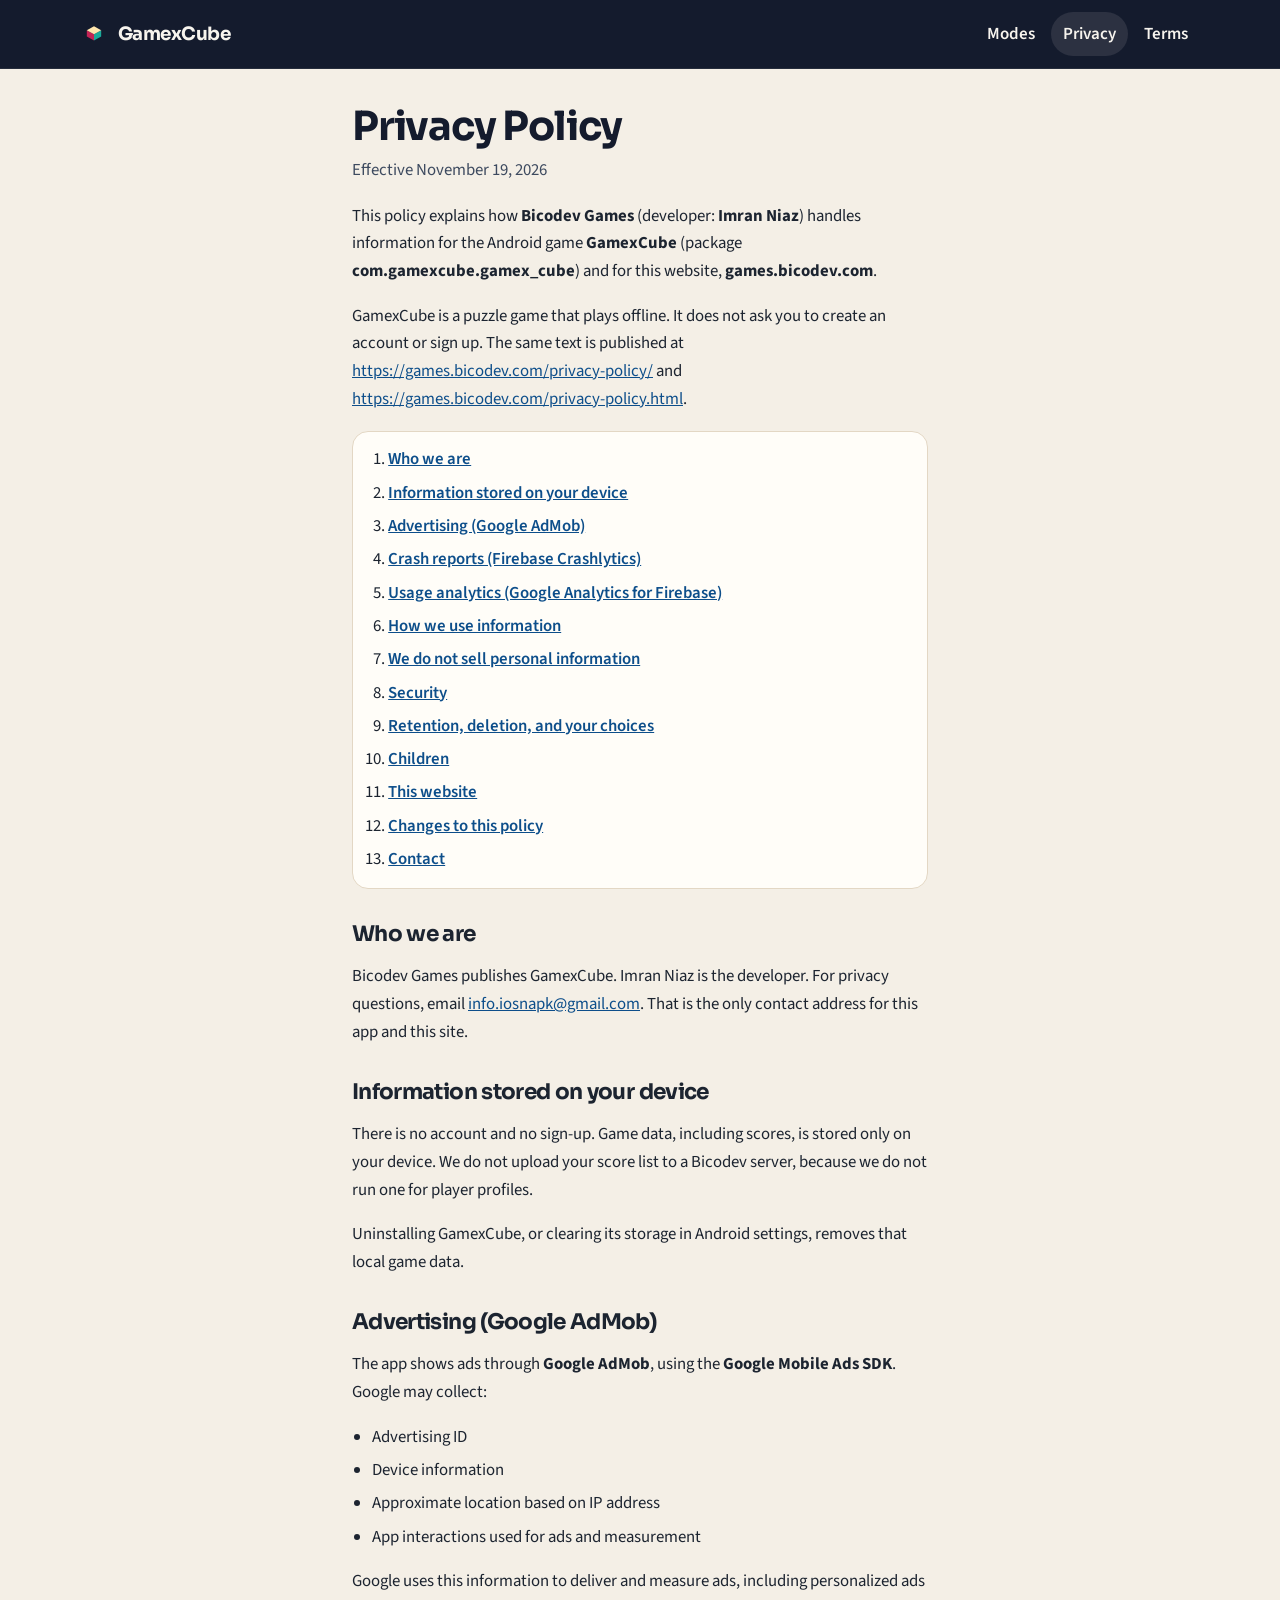
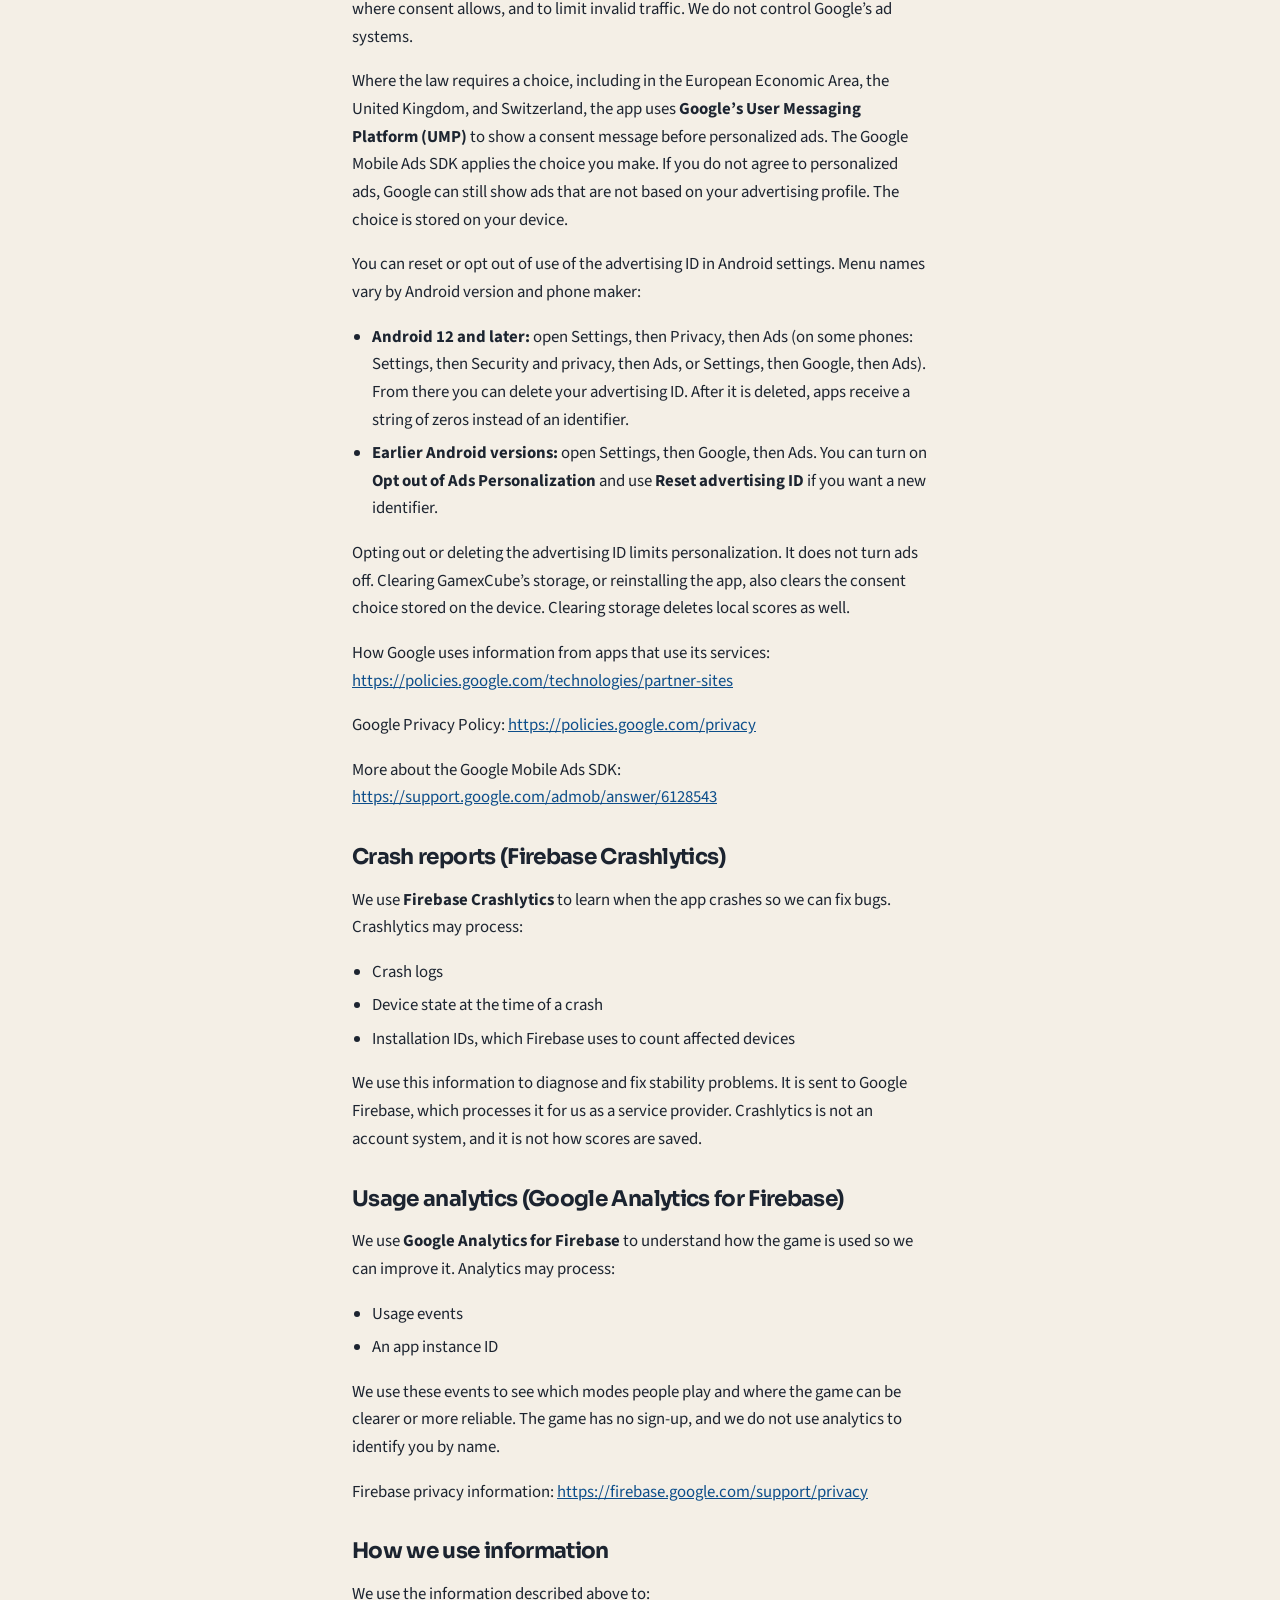
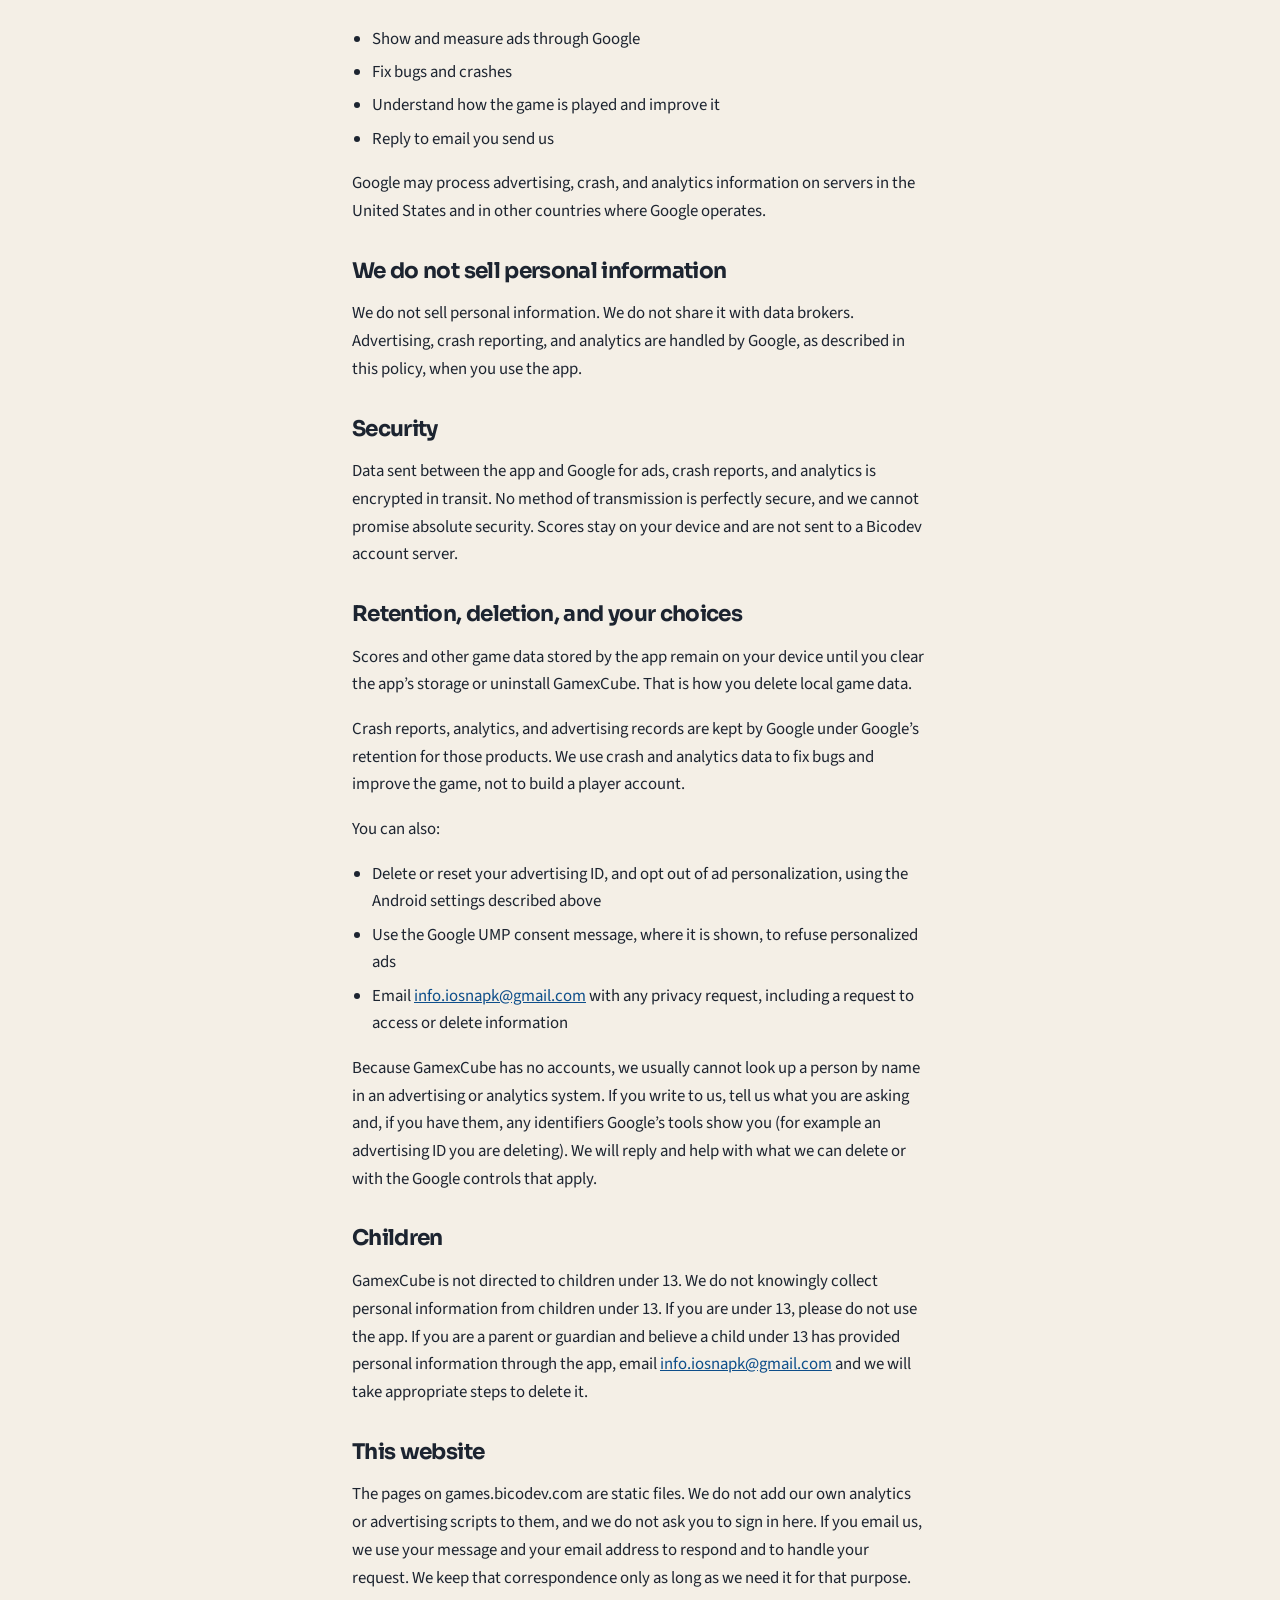
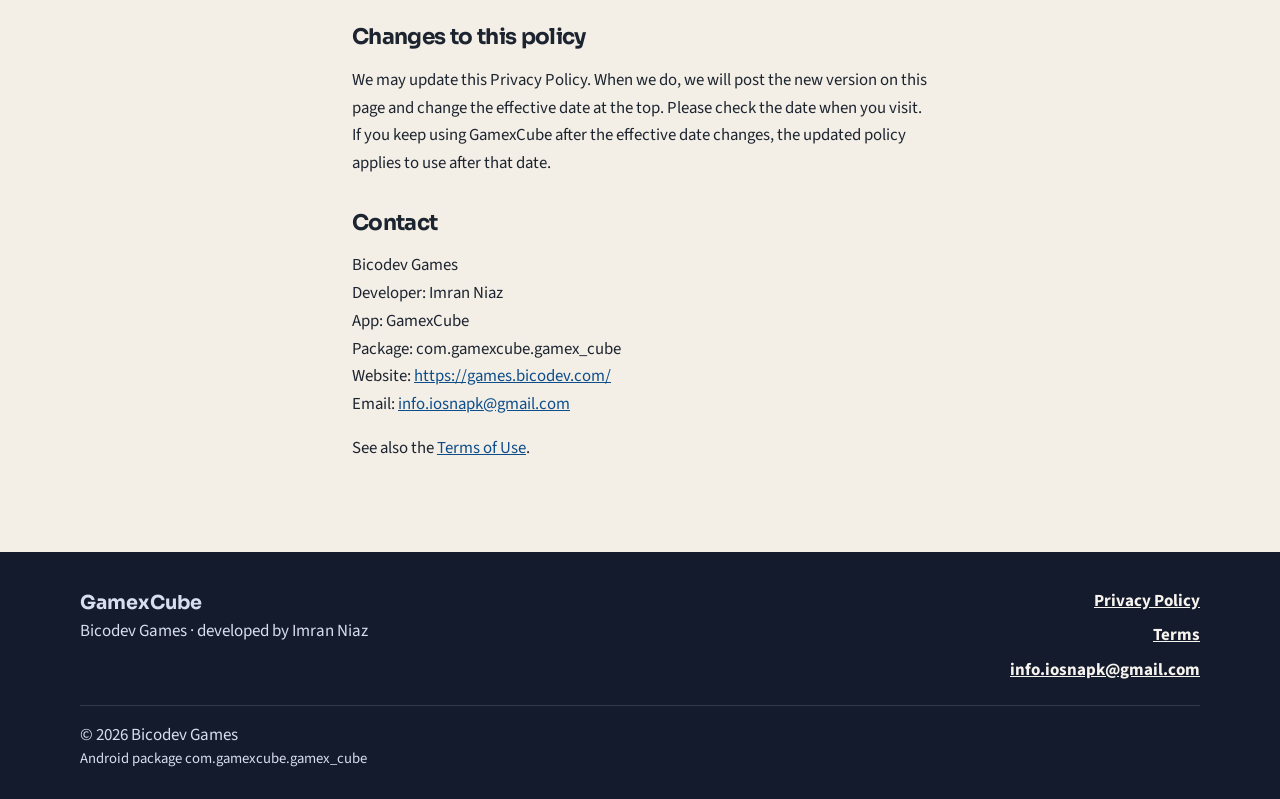
==== privacy-policy/index.html @ 7eb8fb79 "Add the GamexCube site for GitHub Pages Publish a static landing page, privacy policy, terms, app-ad" ====
<!DOCTYPE html>
<html lang="en">
<head>
  <meta charset="utf-8">
  <meta name="viewport" content="width=device-width, initial-scale=1">
  <title>Privacy Policy · GamexCube</title>
  <meta name="description" content="Privacy Policy for GamexCube by Bicodev Games. Effective November 19, 2026. No account. Scores stay on the device. Ads by Google AdMob. Firebase Crashlytics and Analytics.">
  <meta name="theme-color" content="#141b2d">
  <meta name="color-scheme" content="light">
  <link rel="canonical" href="https://games.bicodev.com/privacy-policy/">
  <link rel="icon" href="../favicon.svg" type="image/svg+xml">
  <link rel="stylesheet" href="../styles.css">
</head>
<body>
  <a class="skip" href="#content">Skip to content</a>
  <header class="site-header">
    <div class="wrap header-bar">
      <a class="brand" href="../index.html">
        <svg class="mark" viewBox="0 0 32 32" aria-hidden="true">
          <polygon points="7.8,11.6 16,16.2 16,23.4 7.8,18.8" fill="#c42355"/>
          <polygon points="24.2,11.6 16,16.2 16,23.4 24.2,18.8" fill="#1aa99a"/>
          <polygon points="7.8,11.6 16,7 24.2,11.6 16,16.2" fill="#ffe6ad"/>
        </svg>
        GamexCube
      </a>
      <nav class="nav" aria-label="Primary">
        <a href="../index.html#modes">Modes</a>
        <a href="./" aria-current="page">Privacy</a>
        <a href="../terms.html">Terms</a>
      </nav>
    </div>
  </header>
  <main id="content" class="sheet">
    <article class="wrap prose">
      <h1>Privacy Policy</h1>
      <p class="effective">Effective <time datetime="2026-11-19">November 19, 2026</time></p>
      <p>This policy explains how <strong>Bicodev Games</strong> (developer: <strong>Imran Niaz</strong>) handles information for the Android game <strong>GamexCube</strong> (package <strong>com.gamexcube.gamex_cube</strong>) and for this website, <strong>games.bicodev.com</strong>.</p>
      <p>GamexCube is a puzzle game that plays offline. It does not ask you to create an account or sign up. The same text is published at <a href="https://games.bicodev.com/privacy-policy/">https://games.bicodev.com/privacy-policy/</a> and <a href="https://games.bicodev.com/privacy-policy.html">https://games.bicodev.com/privacy-policy.html</a>.</p>

      <nav class="toc" aria-label="In this policy">
        <ol>
          <li><a href="#who">Who we are</a></li>
          <li><a href="#device">Information stored on your device</a></li>
          <li><a href="#ads">Advertising (Google AdMob)</a></li>
          <li><a href="#crashes">Crash reports (Firebase Crashlytics)</a></li>
          <li><a href="#analytics">Usage analytics (Google Analytics for Firebase)</a></li>
          <li><a href="#use">How we use information</a></li>
          <li><a href="#sale">We do not sell personal information</a></li>
          <li><a href="#security">Security</a></li>
          <li><a href="#deletion">Retention, deletion, and your choices</a></li>
          <li><a href="#children">Children</a></li>
          <li><a href="#website">This website</a></li>
          <li><a href="#changes">Changes to this policy</a></li>
          <li><a href="#contact">Contact</a></li>
        </ol>
      </nav>

      <h2 id="who">Who we are</h2>
      <p>Bicodev Games publishes GamexCube. Imran Niaz is the developer. For privacy questions, email <a href="mailto:info.iosnapk@gmail.com">info.iosnapk@gmail.com</a>. That is the only contact address for this app and this site.</p>

      <h2 id="device">Information stored on your device</h2>
      <p>There is no account and no sign-up. Game data, including scores, is stored only on your device. We do not upload your score list to a Bicodev server, because we do not run one for player profiles.</p>
      <p>Uninstalling GamexCube, or clearing its storage in Android settings, removes that local game data.</p>

      <h2 id="ads">Advertising (Google AdMob)</h2>
      <p>The app shows ads through <strong>Google AdMob</strong>, using the <strong>Google Mobile Ads SDK</strong>. Google may collect:</p>
      <ul>
        <li>Advertising ID</li>
        <li>Device information</li>
        <li>Approximate location based on IP address</li>
        <li>App interactions used for ads and measurement</li>
      </ul>
      <p>Google uses this information to deliver and measure ads, including personalized ads where consent allows, and to limit invalid traffic. We do not control Google’s ad systems.</p>
      <p>Where the law requires a choice, including in the European Economic Area, the United Kingdom, and Switzerland, the app uses <strong>Google’s User Messaging Platform (UMP)</strong> to show a consent message before personalized ads. The Google Mobile Ads SDK applies the choice you make. If you do not agree to personalized ads, Google can still show ads that are not based on your advertising profile. The choice is stored on your device.</p>
      <p>You can reset or opt out of use of the advertising ID in Android settings. Menu names vary by Android version and phone maker:</p>
      <ul>
        <li><strong>Android 12 and later:</strong> open Settings, then Privacy, then Ads (on some phones: Settings, then Security and privacy, then Ads, or Settings, then Google, then Ads). From there you can delete your advertising ID. After it is deleted, apps receive a string of zeros instead of an identifier.</li>
        <li><strong>Earlier Android versions:</strong> open Settings, then Google, then Ads. You can turn on <strong>Opt out of Ads Personalization</strong> and use <strong>Reset advertising ID</strong> if you want a new identifier.</li>
      </ul>
      <p>Opting out or deleting the advertising ID limits personalization. It does not turn ads off. Clearing GamexCube’s storage, or reinstalling the app, also clears the consent choice stored on the device. Clearing storage deletes local scores as well.</p>
      <p>How Google uses information from apps that use its services: <a href="https://policies.google.com/technologies/partner-sites" rel="noopener noreferrer">https://policies.google.com/technologies/partner-sites</a></p>
      <p>Google Privacy Policy: <a href="https://policies.google.com/privacy" rel="noopener noreferrer">https://policies.google.com/privacy</a></p>
      <p>More about the Google Mobile Ads SDK: <a href="https://support.google.com/admob/answer/6128543" rel="noopener noreferrer">https://support.google.com/admob/answer/6128543</a></p>

      <h2 id="crashes">Crash reports (Firebase Crashlytics)</h2>
      <p>We use <strong>Firebase Crashlytics</strong> to learn when the app crashes so we can fix bugs. Crashlytics may process:</p>
      <ul>
        <li>Crash logs</li>
        <li>Device state at the time of a crash</li>
        <li>Installation IDs, which Firebase uses to count affected devices</li>
      </ul>
      <p>We use this information to diagnose and fix stability problems. It is sent to Google Firebase, which processes it for us as a service provider. Crashlytics is not an account system, and it is not how scores are saved.</p>

      <h2 id="analytics">Usage analytics (Google Analytics for Firebase)</h2>
      <p>We use <strong>Google Analytics for Firebase</strong> to understand how the game is used so we can improve it. Analytics may process:</p>
      <ul>
        <li>Usage events</li>
        <li>An app instance ID</li>
      </ul>
      <p>We use these events to see which modes people play and where the game can be clearer or more reliable. The game has no sign-up, and we do not use analytics to identify you by name.</p>
      <p>Firebase privacy information: <a href="https://firebase.google.com/support/privacy" rel="noopener noreferrer">https://firebase.google.com/support/privacy</a></p>

      <h2 id="use">How we use information</h2>
      <p>We use the information described above to:</p>
      <ul>
        <li>Show and measure ads through Google</li>
        <li>Fix bugs and crashes</li>
        <li>Understand how the game is played and improve it</li>
        <li>Reply to email you send us</li>
      </ul>
      <p>Google may process advertising, crash, and analytics information on servers in the United States and in other countries where Google operates.</p>

      <h2 id="sale">We do not sell personal information</h2>
      <p>We do not sell personal information. We do not share it with data brokers. Advertising, crash reporting, and analytics are handled by Google, as described in this policy, when you use the app.</p>

      <h2 id="security">Security</h2>
      <p>Data sent between the app and Google for ads, crash reports, and analytics is encrypted in transit. No method of transmission is perfectly secure, and we cannot promise absolute security. Scores stay on your device and are not sent to a Bicodev account server.</p>

      <h2 id="deletion">Retention, deletion, and your choices</h2>
      <p>Scores and other game data stored by the app remain on your device until you clear the app’s storage or uninstall GamexCube. That is how you delete local game data.</p>
      <p>Crash reports, analytics, and advertising records are kept by Google under Google’s retention for those products. We use crash and analytics data to fix bugs and improve the game, not to build a player account.</p>
      <p>You can also:</p>
      <ul>
        <li>Delete or reset your advertising ID, and opt out of ad personalization, using the Android settings described above</li>
        <li>Use the Google UMP consent message, where it is shown, to refuse personalized ads</li>
        <li>Email <a href="mailto:info.iosnapk@gmail.com">info.iosnapk@gmail.com</a> with any privacy request, including a request to access or delete information</li>
      </ul>
      <p>Because GamexCube has no accounts, we usually cannot look up a person by name in an advertising or analytics system. If you write to us, tell us what you are asking and, if you have them, any identifiers Google’s tools show you (for example an advertising ID you are deleting). We will reply and help with what we can delete or with the Google controls that apply.</p>

      <h2 id="children">Children</h2>
      <p>GamexCube is not directed to children under 13. We do not knowingly collect personal information from children under 13. If you are under 13, please do not use the app. If you are a parent or guardian and believe a child under 13 has provided personal information through the app, email <a href="mailto:info.iosnapk@gmail.com">info.iosnapk@gmail.com</a> and we will take appropriate steps to delete it.</p>

      <h2 id="website">This website</h2>
      <p>The pages on games.bicodev.com are static files. We do not add our own analytics or advertising scripts to them, and we do not ask you to sign in here. If you email us, we use your message and your email address to respond and to handle your request. We keep that correspondence only as long as we need it for that purpose.</p>

      <h2 id="changes">Changes to this policy</h2>
      <p>We may update this Privacy Policy. When we do, we will post the new version on this page and change the effective date at the top. Please check the date when you visit. If you keep using GamexCube after the effective date changes, the updated policy applies to use after that date.</p>

      <h2 id="contact">Contact</h2>
      <p>Bicodev Games<br>
      Developer: Imran Niaz<br>
      App: GamexCube<br>
      Package: com.gamexcube.gamex_cube<br>
      Website: <a href="https://games.bicodev.com/">https://games.bicodev.com/</a><br>
      Email: <a href="mailto:info.iosnapk@gmail.com">info.iosnapk@gmail.com</a></p>
      <p>See also the <a href="../terms.html">Terms of Use</a>.</p>
    </article>
  </main>
  <footer class="site-footer">
    <div class="wrap">
      <div class="footer-grid">
        <div>
          <p class="footer-brand">GamexCube</p>
          <p>Bicodev Games · developed by Imran Niaz</p>
        </div>
        <nav class="footer-links" aria-label="Footer">
          <a href="./">Privacy Policy</a>
          <a href="../terms.html">Terms</a>
          <a href="mailto:info.iosnapk@gmail.com">info.iosnapk@gmail.com</a>
        </nav>
      </div>
      <div class="legal-line">
        <p>© 2026 Bicodev Games</p>
      </div>
      <p class="fine">Android package com.gamexcube.gamex_cube</p>
    </div>
  </footer>
</body>
</html>
---- styles.css ----
@font-face {
  font-family: "Sora";
  font-style: normal;
  font-weight: 500 700;
  font-display: swap;
  src: url("fonts/sora-latin.woff2") format("woff2");
  unicode-range: U+0000-00FF, U+0131, U+0152-0153, U+02BB-02BC, U+02C6, U+02DA, U+02DC, U+0304, U+0308, U+0329, U+2000-206F, U+20AC, U+2122, U+2191, U+2193, U+2212, U+2215, U+FEFF, U+FFFD;
}

@font-face {
  font-family: "Source Sans 3";
  font-style: normal;
  font-weight: 400 700;
  font-display: swap;
  src: url("fonts/source-sans-3-latin.woff2") format("woff2");
  unicode-range: U+0000-00FF, U+0131, U+0152-0153, U+02BB-02BC, U+02C6, U+02DA, U+02DC, U+0304, U+0308, U+0329, U+2000-206F, U+20AC, U+2122, U+2191, U+2193, U+2212, U+2215, U+FEFF, U+FFFD;
}

:root {
  --ink: #141b2d;
  --paper: #f4efe6;
  --card: #fffdf8;
  --line: #e3d7c4;
  --text: #1c2430;
  --muted: #3d4a5f;
  --cream: #f7f4ee;
  --soft: #d7deee;
  --rose: #c42355;
  --rose-face: #ff5d84;
  --amber: #f0a202;
  --amber-face: #ffc14d;
  --teal: #0b6e68;
  --teal-face: #1aa99a;
  --blue: #1d4fbe;
  --blue-face: #4d7dff;
  --link: #0d4e8a;
  --max: 1120px;
}

*,
*::before,
*::after {
  box-sizing: border-box;
}

html {
  scroll-behavior: smooth;
}

body {
  margin: 0;
  min-height: 100vh;
  display: flex;
  flex-direction: column;
  background: var(--paper);
  color: var(--text);
  font-family: "Source Sans 3", "Segoe UI", sans-serif;
  font-size: 1.0625rem;
  line-height: 1.55;
  font-synthesis: none;
}

main {
  flex: 1 0 auto;
}

h1,
h2,
h3,
h4,
.brand,
.store-title {
  font-family: "Sora", "Avenir Next", "Segoe UI", sans-serif;
  font-weight: 700;
  letter-spacing: -0.03em;
}

img,
svg {
  display: block;
  max-width: 100%;
}

a {
  color: inherit;
}

:focus-visible {
  outline: 3px solid var(--amber-face);
  outline-offset: 3px;
}

.sheet :focus-visible,
.prose :focus-visible {
  outline-color: var(--link);
}

.skip {
  position: absolute;
  left: 12px;
  top: -48px;
  z-index: 20;
  background: var(--cream);
  color: var(--ink);
  padding: 8px 12px;
  border-radius: 8px;
  font-weight: 700;
}

.skip:focus {
  top: 12px;
}

.wrap {
  width: min(var(--max), calc(100% - 32px));
  margin-inline: auto;
}

.site-header,
.hero,
.site-footer {
  background: var(--ink);
  color: var(--cream);
}

.site-header {
  position: sticky;
  top: 0;
  z-index: 10;
  border-bottom: 1px solid rgba(247, 244, 238, 0.08);
}

.header-bar {
  display: flex;
  flex-wrap: wrap;
  align-items: center;
  justify-content: space-between;
  gap: 8px 18px;
  min-height: 68px;
  padding-block: 8px;
}

.brand {
  display: inline-flex;
  align-items: center;
  gap: 10px;
  min-height: 44px;
  text-decoration: none;
  font-size: 1.15rem;
}

.mark {
  width: 28px;
  height: 28px;
  flex: none;
}

.nav {
  display: flex;
  flex-wrap: wrap;
  gap: 4px;
}

.nav a {
  display: inline-flex;
  align-items: center;
  min-height: 44px;
  padding: 8px 12px;
  border-radius: 999px;
  text-decoration: none;
  font-weight: 600;
}

.nav a:hover,
.nav a[aria-current="page"] {
  background: rgba(247, 244, 238, 0.1);
}

.hero {
  position: relative;
  overflow: hidden;
  background:
    radial-gradient(820px 380px at 88% 10%, rgba(26, 169, 154, 0.22), transparent 60%),
    radial-gradient(640px 320px at 0% 90%, rgba(255, 93, 132, 0.16), transparent 58%),
    var(--ink);
  padding: 18px 0 56px;
}

.hero-grid {
  display: grid;
  gap: 28px;
  align-items: center;
}

.eyebrow {
  margin: 0 0 10px;
  color: var(--rose);
  font-size: 0.82rem;
  font-weight: 700;
  letter-spacing: 0.12em;
  text-transform: uppercase;
}

.hero .eyebrow {
  color: var(--amber-face);
}

.hero h1 {
  margin: 0 0 14px;
  max-width: 12ch;
  font-size: clamp(2.7rem, 8vw, 5.1rem);
  line-height: 0.94;
  color: var(--cream);
}

.lead {
  max-width: 40rem;
  margin: 0 0 22px;
  color: var(--soft);
  font-size: 1.15rem;
}

.store-row {
  display: flex;
  flex-wrap: wrap;
  align-items: center;
  gap: 14px 18px;
}

.store-badge {
  display: inline-flex;
  align-items: center;
  gap: 12px;
  min-height: 60px;
  padding: 8px 16px 8px 10px;
  border-radius: 16px;
  background: var(--cream);
  color: var(--ink);
  text-decoration: none;
  box-shadow: 0 12px 30px rgba(0, 0, 0, 0.28);
}

.store-badge:hover {
  transform: translateY(-2px);
}

.store-badge .mark {
  width: 36px;
  height: 36px;
}

.store-kicker,
.store-title {
  display: block;
}

.store-kicker {
  font-size: 0.72rem;
  font-weight: 700;
  letter-spacing: 0.08em;
  text-transform: uppercase;
}

.store-title {
  font-size: 1.25rem;
  line-height: 1.1;
}

.store-note {
  margin: 0;
  max-width: 22rem;
  color: var(--soft);
  font-size: 0.95rem;
  overflow-wrap: anywhere;
}

.facts {
  display: flex;
  flex-wrap: wrap;
  gap: 8px;
  margin: 22px 0 0;
  padding: 0;
  list-style: none;
}

.facts li {
  padding: 6px 12px;
  border: 1px solid rgba(247, 244, 238, 0.28);
  border-radius: 999px;
  color: var(--cream);
  font-size: 0.92rem;
  font-weight: 600;
}

.hero-art {
  width: min(100%, 460px);
  margin-inline: auto;
}

.panel {
  padding: 56px 0;
}

.panel h2,
.band h2,
.missing h1,
.prose h1 {
  margin: 0 0 8px;
  font-size: clamp(1.8rem, 4vw, 2.5rem);
  line-height: 1.1;
  color: var(--ink);
}

.section-lead {
  margin: 0 0 22px;
  max-width: 42rem;
  color: var(--muted);
}

.modes {
  display: grid;
  gap: 18px;
}

.mode {
  display: flex;
  flex-direction: column;
  gap: 14px;
  padding: 18px;
  background: var(--card);
  border: 1px solid var(--line);
  border-radius: 24px;
  box-shadow: 0 16px 40px rgba(70, 48, 12, 0.05);
}

.mode-top {
  display: grid;
  gap: 14px;
  align-items: center;
}

.mode h3 {
  margin: 0;
  font-size: 1.55rem;
}

.mode-kicker {
  margin: 0 0 4px;
  font-size: 0.78rem;
  font-weight: 700;
  letter-spacing: 0.08em;
  text-transform: uppercase;
}

.mode-kicker.match {
  color: var(--rose);
}

.mode-kicker.fill {
  color: var(--teal);
}

.mode p {
  margin: 0;
}

.specs {
  display: flex;
  flex-wrap: wrap;
  gap: 8px;
  margin: 0;
  padding: 0;
  list-style: none;
}

.specs li {
  padding: 5px 10px;
  border-radius: 999px;
  background: var(--paper);
  font-size: 0.86rem;
  font-weight: 700;
}

.mode h4 {
  margin: 4px 0 0;
  font-size: 1rem;
}

.steps {
  margin: 0;
  padding-left: 1.2rem;
}

.steps li + li {
  margin-top: 4px;
}

.candy,
.fill {
  width: 148px;
}

.candy {
  display: grid;
  grid-template-columns: repeat(4, 1fr);
  gap: 6px;
  padding: 10px;
  border-radius: 18px;
  background: #241822;
}

.candy span {
  aspect-ratio: 1;
  border-radius: 7px;
  background:
    linear-gradient(160deg, rgba(255, 255, 255, 0.5), transparent 46%),
    var(--cube);
  box-shadow: inset 0 -6px 0 rgba(0, 0, 0, 0.18);
}

.candy .rose { --cube: var(--rose-face); }
.candy .amber { --cube: var(--amber-face); }
.candy .teal { --cube: var(--teal-face); }
.candy .blue { --cube: var(--blue-face); }

.candy .pop {
  outline: 2px solid #fff6d8;
  outline-offset: 1px;
}

.fill {
  display: grid;
  grid-template-columns: repeat(6, 1fr);
  gap: 4px;
  padding: 10px;
  border-radius: 18px;
  background: #e7f3f1;
}

.fill span {
  aspect-ratio: 1;
  border-radius: 4px;
  box-shadow: inset 0 0 0 1.5px rgba(20, 27, 45, 0.16);
}

.fill .l {
  background: var(--teal-face);
  box-shadow: inset 0 -4px 0 rgba(0, 0, 0, 0.16);
}

.fill .sq {
  background: var(--blue-face);
  box-shadow: inset 0 -4px 0 rgba(0, 0, 0, 0.16);
}

.fill .clear {
  background: var(--amber-face);
  box-shadow: inset 0 -4px 0 rgba(0, 0, 0, 0.12);
}

.band {
  padding: 0 0 64px;
}

.know {
  display: grid;
  gap: 12px;
}

.know article {
  padding: 16px 18px;
  border-radius: 18px;
  background: #ebe4d6;
}

.know h3 {
  margin: 0 0 4px;
  font-size: 1.05rem;
}

.know p {
  margin: 0;
}

.know a {
  color: var(--link);
  font-weight: 700;
}

.sheet {
  padding: 36px 0 72px;
}

.prose {
  width: min(72ch, 100%);
}

.prose h1 {
  max-width: 16ch;
}

.effective {
  margin: 0 0 18px;
  color: var(--muted);
}

.prose h2 {
  margin: 2rem 0 0.5rem;
  font-size: 1.35rem;
  line-height: 1.2;
}

.prose p,
.prose li {
  font-size: 1.05rem;
  line-height: 1.65;
}

.prose ul,
.prose ol {
  padding-left: 1.25rem;
}

.prose li + li {
  margin-top: 0.35rem;
}

.prose a {
  color: var(--link);
  overflow-wrap: anywhere;
}

.toc {
  margin: 18px 0 8px;
  padding: 14px 16px;
  border: 1px solid var(--line);
  border-radius: 16px;
  background: var(--card);
}

.toc ol {
  margin: 0;
  padding-left: 1.2rem;
}

.toc a {
  font-weight: 600;
}

.missing {
  width: min(36rem, 100%);
  margin-inline: auto;
  padding-top: 56px;
  text-align: center;
}

.button {
  display: inline-flex;
  align-items: center;
  min-height: 48px;
  margin-top: 8px;
  padding: 10px 16px;
  border-radius: 999px;
  background: var(--ink);
  color: var(--cream);
  font-weight: 700;
  text-decoration: none;
}

.site-footer {
  padding: 36px 0 28px;
}

.footer-grid {
  display: grid;
  gap: 18px;
}

.footer-brand {
  margin: 0 0 4px;
  font-family: "Sora", sans-serif;
  font-size: 1.2rem;
  font-weight: 700;
}

.site-footer p {
  margin: 0;
  color: var(--soft);
}

.footer-links {
  display: flex;
  flex-direction: column;
  align-items: flex-start;
  gap: 8px;
}

.footer-links a {
  color: var(--cream);
  font-weight: 700;
}

.legal-line {
  display: flex;
  flex-wrap: wrap;
  gap: 8px 18px;
  margin-top: 22px;
  padding-top: 16px;
  border-top: 1px solid rgba(247, 244, 238, 0.14);
}

.fine {
  margin-top: 10px;
  color: #b7c2da;
  font-size: 0.92rem;
  overflow-wrap: anywhere;
}

@media (min-width: 420px) {
  .mode-top {
    grid-template-columns: 148px 1fr;
  }
}

@media (min-width: 760px) {
  .know {
    grid-template-columns: repeat(3, 1fr);
  }

  .footer-grid {
    grid-template-columns: 1.4fr 1fr;
    align-items: start;
  }

  .footer-links {
    justify-self: end;
    align-items: flex-end;
    text-align: right;
  }
}

@media (min-width: 880px) {
  .hero {
    padding: 28px 0 72px;
  }

  .hero-grid {
    grid-template-columns: 1.15fr 0.85fr;
  }

  .modes {
    grid-template-columns: 1fr 1fr;
    align-items: stretch;
  }
}

@media (prefers-reduced-motion: reduce) {
  html {
    scroll-behavior: auto;
  }

  .store-badge,
  .store-badge:hover {
    transform: none;
    transition: none;
  }
}

@media print {
  body {
    background: white;
    color: black;
  }

  .site-header,
  .hero,
  .site-footer {
    background: white;
    color: black;
  }

  .skip,
  .hero-art,
  .candy,
  .fill {
    display: none;
  }

  .store-badge {
    box-shadow: none;
    border: 1px solid black;
  }

  a {
    color: black;
  }
}
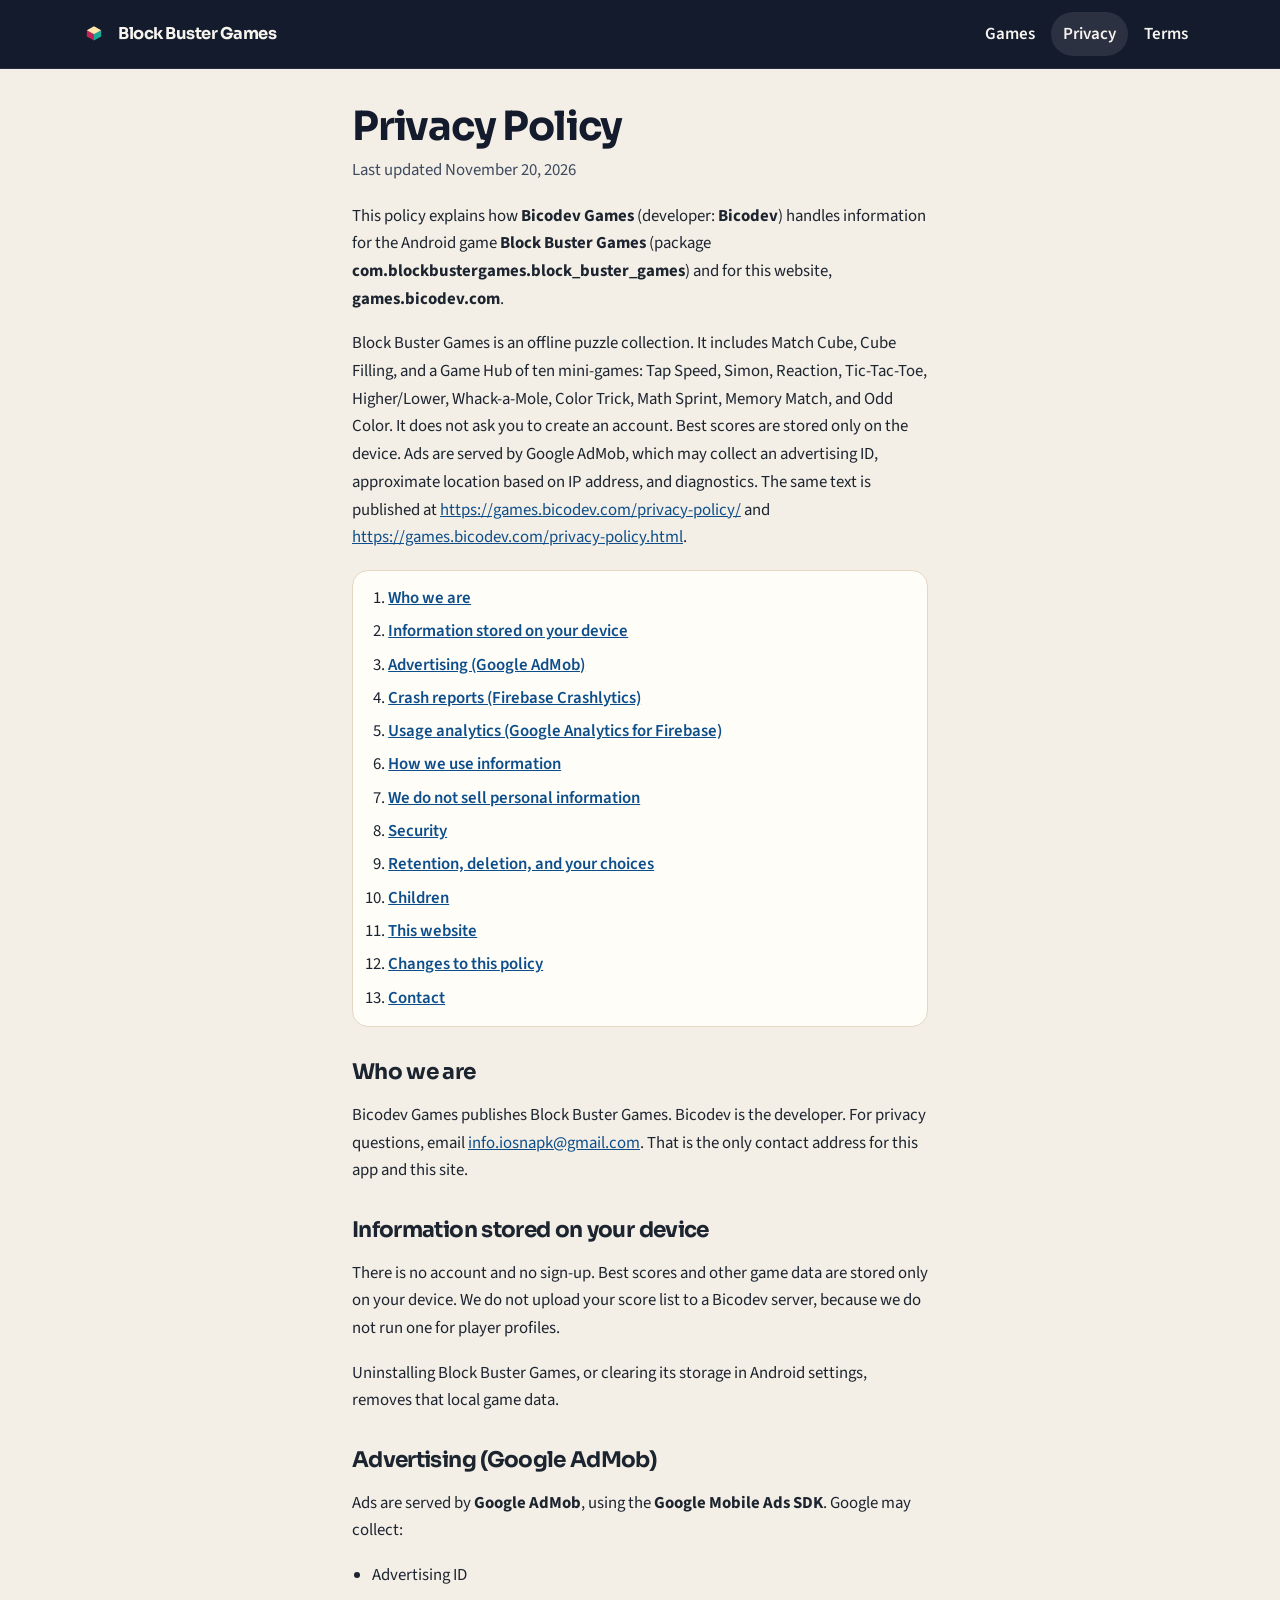
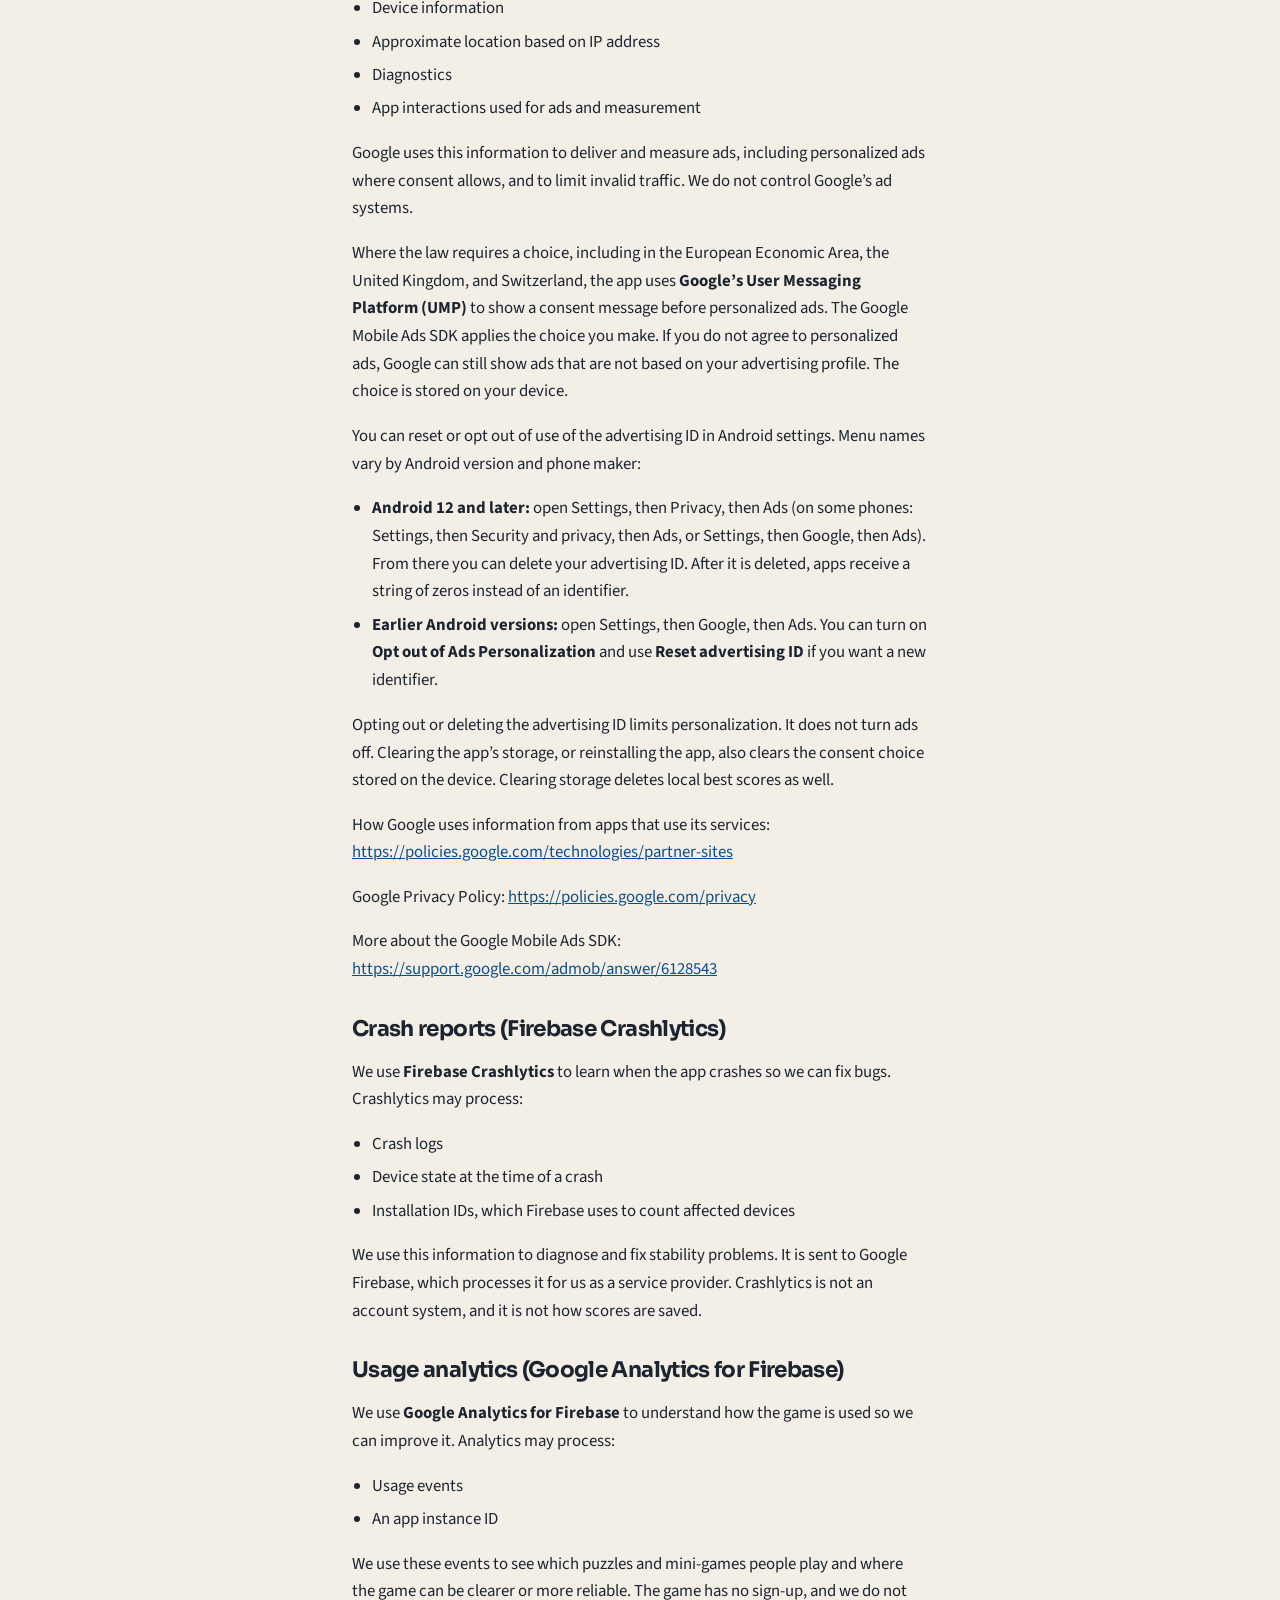
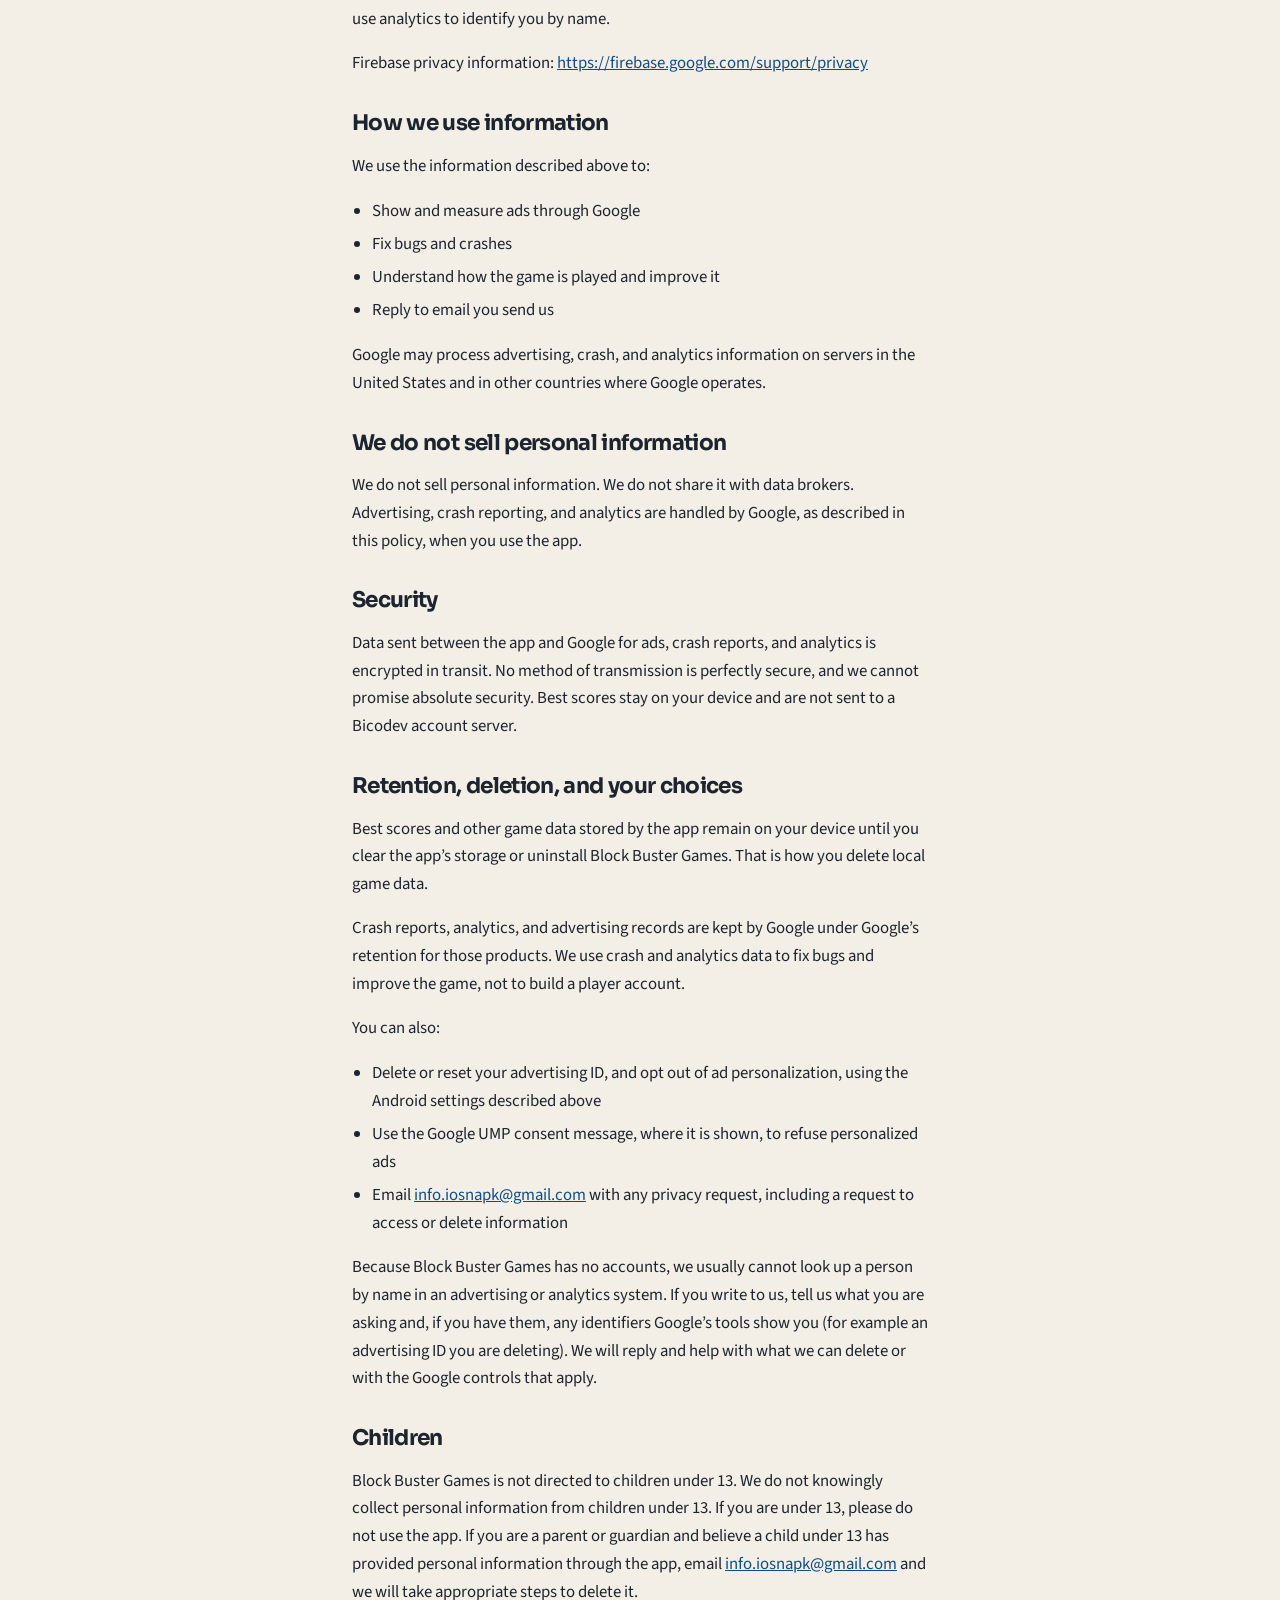
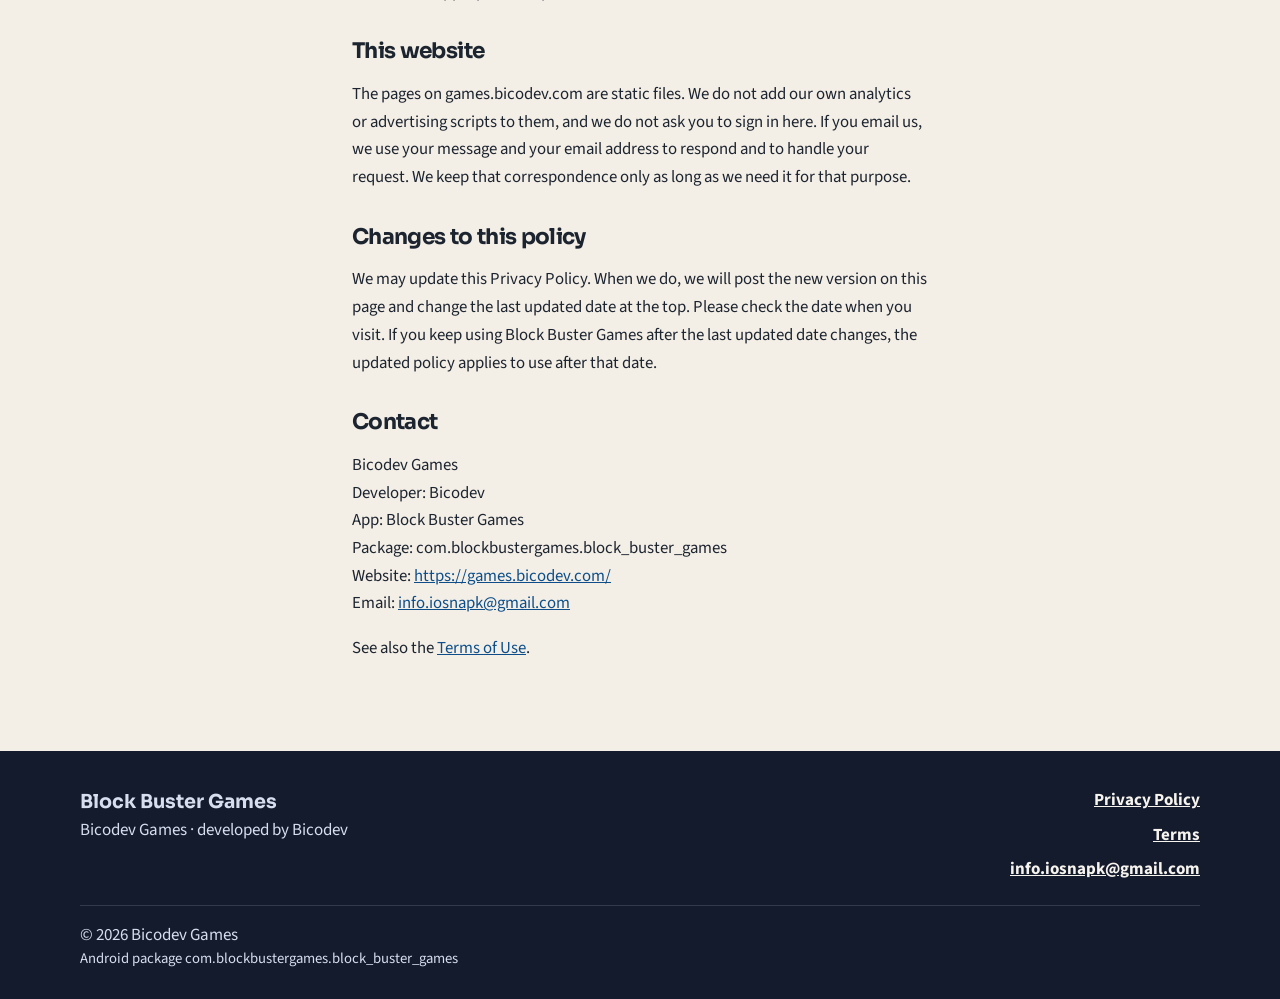
==== commit 7ec9eb2f: "Rename the site to Block Buster Games. Describe the offline puzzle collection, local best scores, an" ====
--- a/privacy-policy/index.html
+++ b/privacy-policy/index.html
@@ -3,8 +3,12 @@
 <head>
   <meta charset="utf-8">
   <meta name="viewport" content="width=device-width, initial-scale=1">
-  <title>Privacy Policy · GamexCube</title>
-  <meta name="description" content="Privacy Policy for GamexCube by Bicodev Games. Effective November 19, 2026. No account. Scores stay on the device. Ads by Google AdMob. Firebase Crashlytics and Analytics.">
+  <title>Privacy Policy · Block Buster Games</title>
+  <meta name="description" content="Privacy Policy for Block Buster Games by Bicodev. Last updated November 20, 2026. No account. Best scores stay on the device. Ads by Google AdMob may include an advertising ID, approximate location, and diagnostics.">
+  <meta property="og:title" content="Privacy Policy · Block Buster Games">
+  <meta property="og:description" content="How Bicodev handles information for Block Buster Games. No account. Best scores stay on the device. Ads by Google AdMob. Last updated November 20, 2026.">
+  <meta property="og:type" content="website">
+  <meta property="og:url" content="https://games.bicodev.com/privacy-policy/">
   <meta name="theme-color" content="#141b2d">
   <meta name="color-scheme" content="light">
   <link rel="canonical" href="https://games.bicodev.com/privacy-policy/">
@@ -21,10 +25,10 @@
           <polygon points="24.2,11.6 16,16.2 16,23.4 24.2,18.8" fill="#1aa99a"/>
           <polygon points="7.8,11.6 16,7 24.2,11.6 16,16.2" fill="#ffe6ad"/>
         </svg>
-        GamexCube
+        Block Buster Games
       </a>
       <nav class="nav" aria-label="Primary">
-        <a href="../index.html#modes">Modes</a>
+        <a href="../index.html#games">Games</a>
         <a href="./" aria-current="page">Privacy</a>
         <a href="../terms.html">Terms</a>
       </nav>
@@ -33,9 +37,9 @@
   <main id="content" class="sheet">
     <article class="wrap prose">
       <h1>Privacy Policy</h1>
-      <p class="effective">Effective <time datetime="2026-11-19">November 19, 2026</time></p>
-      <p>This policy explains how <strong>Bicodev Games</strong> (developer: <strong>Imran Niaz</strong>) handles information for the Android game <strong>GamexCube</strong> (package <strong>com.gamexcube.gamex_cube</strong>) and for this website, <strong>games.bicodev.com</strong>.</p>
-      <p>GamexCube is a puzzle game that plays offline. It does not ask you to create an account or sign up. The same text is published at <a href="https://games.bicodev.com/privacy-policy/">https://games.bicodev.com/privacy-policy/</a> and <a href="https://games.bicodev.com/privacy-policy.html">https://games.bicodev.com/privacy-policy.html</a>.</p>
+      <p class="effective">Last updated <time datetime="2026-11-20">November 20, 2026</time></p>
+      <p>This policy explains how <strong>Bicodev Games</strong> (developer: <strong>Bicodev</strong>) handles information for the Android game <strong>Block Buster Games</strong> (package <strong>com.blockbustergames.block_buster_games</strong>) and for this website, <strong>games.bicodev.com</strong>.</p>
+      <p>Block Buster Games is an offline puzzle collection. It includes Match Cube, Cube Filling, and a Game Hub of ten mini-games: Tap Speed, Simon, Reaction, Tic-Tac-Toe, Higher/Lower, Whack-a-Mole, Color Trick, Math Sprint, Memory Match, and Odd Color. It does not ask you to create an account. Best scores are stored only on the device. Ads are served by Google AdMob, which may collect an advertising ID, approximate location based on IP address, and diagnostics. The same text is published at <a href="https://games.bicodev.com/privacy-policy/">https://games.bicodev.com/privacy-policy/</a> and <a href="https://games.bicodev.com/privacy-policy.html">https://games.bicodev.com/privacy-policy.html</a>.</p>
 
       <nav class="toc" aria-label="In this policy">
         <ol>
@@ -56,18 +60,19 @@
       </nav>
 
       <h2 id="who">Who we are</h2>
-      <p>Bicodev Games publishes GamexCube. Imran Niaz is the developer. For privacy questions, email <a href="mailto:info.iosnapk@gmail.com">info.iosnapk@gmail.com</a>. That is the only contact address for this app and this site.</p>
+      <p>Bicodev Games publishes Block Buster Games. Bicodev is the developer. For privacy questions, email <a href="mailto:info.iosnapk@gmail.com">info.iosnapk@gmail.com</a>. That is the only contact address for this app and this site.</p>
 
       <h2 id="device">Information stored on your device</h2>
-      <p>There is no account and no sign-up. Game data, including scores, is stored only on your device. We do not upload your score list to a Bicodev server, because we do not run one for player profiles.</p>
-      <p>Uninstalling GamexCube, or clearing its storage in Android settings, removes that local game data.</p>
+      <p>There is no account and no sign-up. Best scores and other game data are stored only on your device. We do not upload your score list to a Bicodev server, because we do not run one for player profiles.</p>
+      <p>Uninstalling Block Buster Games, or clearing its storage in Android settings, removes that local game data.</p>
 
       <h2 id="ads">Advertising (Google AdMob)</h2>
-      <p>The app shows ads through <strong>Google AdMob</strong>, using the <strong>Google Mobile Ads SDK</strong>. Google may collect:</p>
+      <p>Ads are served by <strong>Google AdMob</strong>, using the <strong>Google Mobile Ads SDK</strong>. Google may collect:</p>
       <ul>
         <li>Advertising ID</li>
         <li>Device information</li>
         <li>Approximate location based on IP address</li>
+        <li>Diagnostics</li>
         <li>App interactions used for ads and measurement</li>
       </ul>
       <p>Google uses this information to deliver and measure ads, including personalized ads where consent allows, and to limit invalid traffic. We do not control Google’s ad systems.</p>
@@ -77,7 +82,7 @@
         <li><strong>Android 12 and later:</strong> open Settings, then Privacy, then Ads (on some phones: Settings, then Security and privacy, then Ads, or Settings, then Google, then Ads). From there you can delete your advertising ID. After it is deleted, apps receive a string of zeros instead of an identifier.</li>
         <li><strong>Earlier Android versions:</strong> open Settings, then Google, then Ads. You can turn on <strong>Opt out of Ads Personalization</strong> and use <strong>Reset advertising ID</strong> if you want a new identifier.</li>
       </ul>
-      <p>Opting out or deleting the advertising ID limits personalization. It does not turn ads off. Clearing GamexCube’s storage, or reinstalling the app, also clears the consent choice stored on the device. Clearing storage deletes local scores as well.</p>
+      <p>Opting out or deleting the advertising ID limits personalization. It does not turn ads off. Clearing the app’s storage, or reinstalling the app, also clears the consent choice stored on the device. Clearing storage deletes local best scores as well.</p>
       <p>How Google uses information from apps that use its services: <a href="https://policies.google.com/technologies/partner-sites" rel="noopener noreferrer">https://policies.google.com/technologies/partner-sites</a></p>
       <p>Google Privacy Policy: <a href="https://policies.google.com/privacy" rel="noopener noreferrer">https://policies.google.com/privacy</a></p>
       <p>More about the Google Mobile Ads SDK: <a href="https://support.google.com/admob/answer/6128543" rel="noopener noreferrer">https://support.google.com/admob/answer/6128543</a></p>
@@ -97,7 +102,7 @@
         <li>Usage events</li>
         <li>An app instance ID</li>
       </ul>
-      <p>We use these events to see which modes people play and where the game can be clearer or more reliable. The game has no sign-up, and we do not use analytics to identify you by name.</p>
+      <p>We use these events to see which puzzles and mini-games people play and where the game can be clearer or more reliable. The game has no sign-up, and we do not use analytics to identify you by name.</p>
       <p>Firebase privacy information: <a href="https://firebase.google.com/support/privacy" rel="noopener noreferrer">https://firebase.google.com/support/privacy</a></p>
 
       <h2 id="use">How we use information</h2>
@@ -114,10 +119,10 @@
       <p>We do not sell personal information. We do not share it with data brokers. Advertising, crash reporting, and analytics are handled by Google, as described in this policy, when you use the app.</p>
 
       <h2 id="security">Security</h2>
-      <p>Data sent between the app and Google for ads, crash reports, and analytics is encrypted in transit. No method of transmission is perfectly secure, and we cannot promise absolute security. Scores stay on your device and are not sent to a Bicodev account server.</p>
+      <p>Data sent between the app and Google for ads, crash reports, and analytics is encrypted in transit. No method of transmission is perfectly secure, and we cannot promise absolute security. Best scores stay on your device and are not sent to a Bicodev account server.</p>
 
       <h2 id="deletion">Retention, deletion, and your choices</h2>
-      <p>Scores and other game data stored by the app remain on your device until you clear the app’s storage or uninstall GamexCube. That is how you delete local game data.</p>
+      <p>Best scores and other game data stored by the app remain on your device until you clear the app’s storage or uninstall Block Buster Games. That is how you delete local game data.</p>
       <p>Crash reports, analytics, and advertising records are kept by Google under Google’s retention for those products. We use crash and analytics data to fix bugs and improve the game, not to build a player account.</p>
       <p>You can also:</p>
       <ul>
@@ -125,22 +130,22 @@
         <li>Use the Google UMP consent message, where it is shown, to refuse personalized ads</li>
         <li>Email <a href="mailto:info.iosnapk@gmail.com">info.iosnapk@gmail.com</a> with any privacy request, including a request to access or delete information</li>
       </ul>
-      <p>Because GamexCube has no accounts, we usually cannot look up a person by name in an advertising or analytics system. If you write to us, tell us what you are asking and, if you have them, any identifiers Google’s tools show you (for example an advertising ID you are deleting). We will reply and help with what we can delete or with the Google controls that apply.</p>
+      <p>Because Block Buster Games has no accounts, we usually cannot look up a person by name in an advertising or analytics system. If you write to us, tell us what you are asking and, if you have them, any identifiers Google’s tools show you (for example an advertising ID you are deleting). We will reply and help with what we can delete or with the Google controls that apply.</p>
 
       <h2 id="children">Children</h2>
-      <p>GamexCube is not directed to children under 13. We do not knowingly collect personal information from children under 13. If you are under 13, please do not use the app. If you are a parent or guardian and believe a child under 13 has provided personal information through the app, email <a href="mailto:info.iosnapk@gmail.com">info.iosnapk@gmail.com</a> and we will take appropriate steps to delete it.</p>
+      <p>Block Buster Games is not directed to children under 13. We do not knowingly collect personal information from children under 13. If you are under 13, please do not use the app. If you are a parent or guardian and believe a child under 13 has provided personal information through the app, email <a href="mailto:info.iosnapk@gmail.com">info.iosnapk@gmail.com</a> and we will take appropriate steps to delete it.</p>
 
       <h2 id="website">This website</h2>
       <p>The pages on games.bicodev.com are static files. We do not add our own analytics or advertising scripts to them, and we do not ask you to sign in here. If you email us, we use your message and your email address to respond and to handle your request. We keep that correspondence only as long as we need it for that purpose.</p>
 
       <h2 id="changes">Changes to this policy</h2>
-      <p>We may update this Privacy Policy. When we do, we will post the new version on this page and change the effective date at the top. Please check the date when you visit. If you keep using GamexCube after the effective date changes, the updated policy applies to use after that date.</p>
+      <p>We may update this Privacy Policy. When we do, we will post the new version on this page and change the last updated date at the top. Please check the date when you visit. If you keep using Block Buster Games after the last updated date changes, the updated policy applies to use after that date.</p>
 
       <h2 id="contact">Contact</h2>
       <p>Bicodev Games<br>
-      Developer: Imran Niaz<br>
-      App: GamexCube<br>
-      Package: com.gamexcube.gamex_cube<br>
+      Developer: Bicodev<br>
+      App: Block Buster Games<br>
+      Package: com.blockbustergames.block_buster_games<br>
       Website: <a href="https://games.bicodev.com/">https://games.bicodev.com/</a><br>
       Email: <a href="mailto:info.iosnapk@gmail.com">info.iosnapk@gmail.com</a></p>
       <p>See also the <a href="../terms.html">Terms of Use</a>.</p>
@@ -150,8 +155,8 @@
     <div class="wrap">
       <div class="footer-grid">
         <div>
-          <p class="footer-brand">GamexCube</p>
-          <p>Bicodev Games · developed by Imran Niaz</p>
+          <p class="footer-brand">Block Buster Games</p>
+          <p>Bicodev Games · developed by Bicodev</p>
         </div>
         <nav class="footer-links" aria-label="Footer">
           <a href="./">Privacy Policy</a>
@@ -162,7 +167,7 @@
       <div class="legal-line">
         <p>© 2026 Bicodev Games</p>
       </div>
-      <p class="fine">Android package com.gamexcube.gamex_cube</p>
+      <p class="fine">Android package com.blockbustergames.block_buster_games</p>
     </div>
   </footer>
 </body>
--- a/styles.css
+++ b/styles.css
@@ -146,7 +146,7 @@
   gap: 10px;
   min-height: 44px;
   text-decoration: none;
-  font-size: 1.15rem;
+  font-size: 1.02rem;
 }
 
 .mark {
@@ -360,6 +360,14 @@
   color: var(--teal);
 }
 
+.mode-kicker.hub {
+  color: var(--blue);
+}
+
+.hub {
+  grid-column: 1 / -1;
+}
+
 .mode p {
   margin: 0;
 }
